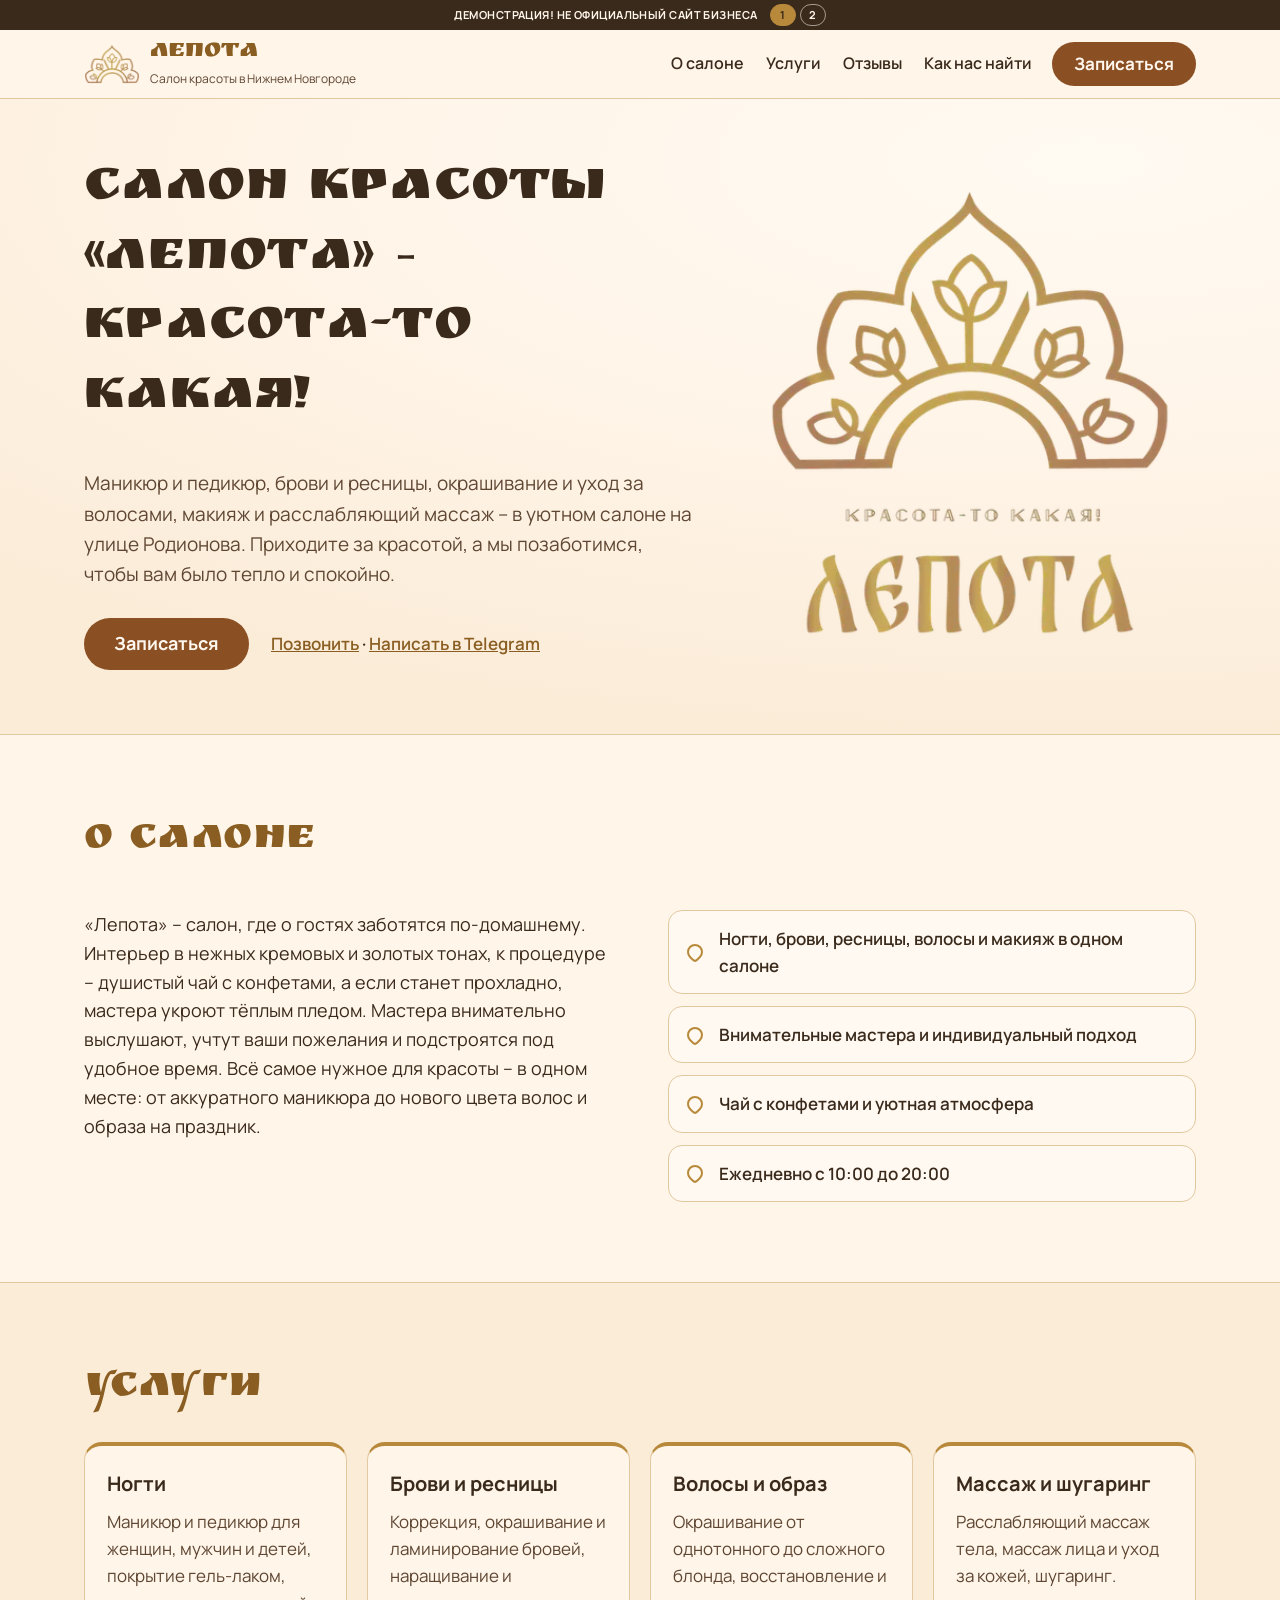
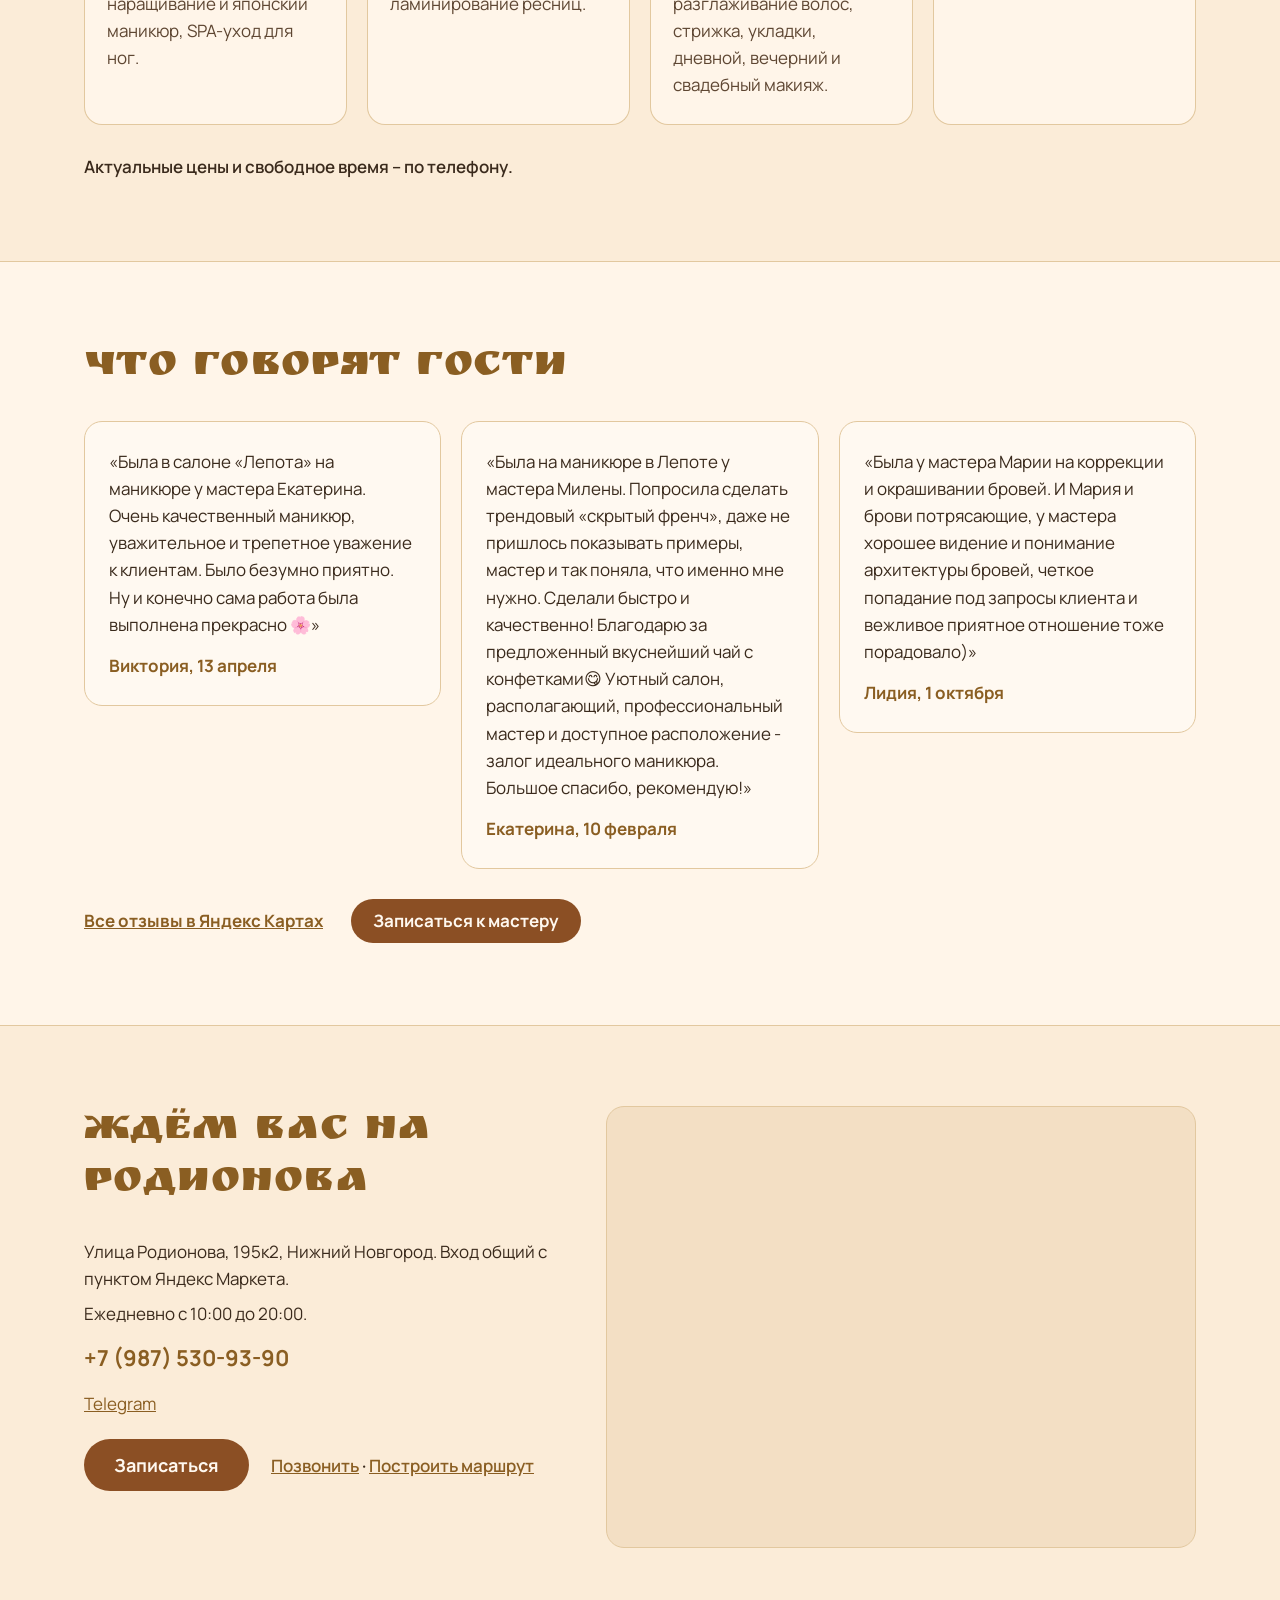
==== index.html @ 07ed984a "Demo site" ====
<!DOCTYPE html>
<html lang="ru">
<head>
<meta charset="utf-8">
<meta name="viewport" content="width=device-width, initial-scale=1.0">
<meta name="robots" content="noindex, nofollow">
<title>Лепота · салон красоты в Нижнем Новгороде</title>
<meta name="description"
  content="Салон красоты «Лепота» в Нижнем Новгороде на ул. Родионова, 195к2: маникюр и педикюр, брови и ресницы, окрашивание и уход за волосами, макияж и массаж.">
<meta name="theme-color" content="#fff5e9">

<link rel="icon" sizes="any" href="logos/favicon.ico">
<link rel="icon" type="image/png" sizes="32x32" href="logos/favicon-32x32.png">
<link rel="apple-touch-icon" sizes="180x180" href="logos/apple-touch-icon.png">
<link rel="preload" href="fonts/manrope-cyr.woff2" as="font" type="font/woff2" crossorigin>
<link rel="preload" href="fonts/ruslan-cyr.woff2" as="font" type="font/woff2" crossorigin>
<link rel="stylesheet" href="css/fonts.css">
<link rel="stylesheet" href="css/styles.css">
</head>
<body>
<div class="top" id="top">
  <div class="demo-strip">
    <span class="demo-strip__text">ДЕМОНСТРАЦИЯ! НЕ ОФИЦИАЛЬНЫЙ САЙТ БИЗНЕСА</span>
    <nav class="switcher" aria-label="Версии сайта">
      <a href="./" aria-current="page">1</a>
      <a href="v2/">2</a>
    </nav>
  </div>
  <header class="header">
    <div class="header__inner wrap">
      <a class="sign" href="#hero" aria-label="Лепота, на главный экран">
        <img class="sign__mark" src="img/emblem.webp" width="240" height="171" alt="">
        <span class="sign__text">
          <span class="sign__name">Лепота</span>
          <span class="sign__line">Салон красоты в Нижнем Новгороде</span>
        </span>
      </a>
      <nav class="nav" aria-label="Разделы">
        <a href="#about">О салоне</a>
        <a href="#services">Услуги</a>
        <a href="#reviews">Отзывы</a>
        <a href="#contacts">Как нас найти</a>
      </nav>
      <a class="btn btn--accent header__cta" href="tel:+79875309390">Записаться</a>
      <button class="burger" type="button" aria-expanded="false" aria-controls="menu" aria-label="Меню">
        <span></span><span></span><span></span>
      </button>
    </div>
    <nav class="menu" id="menu" aria-label="Меню" hidden>
      <a href="#about">О салоне</a>
      <a href="#services">Услуги</a>
      <a href="#reviews">Отзывы</a>
      <a href="#contacts">Как нас найти</a>
    </nav>
  </header>
</div>

<main>
  <section class="hero" id="hero">
    <div class="hero__inner wrap">
      <div class="hero__text">
        <h1>Салон красоты «Лепота» – красота-то какая!</h1>
        <p class="lead">Маникюр и педикюр, брови и ресницы, окрашивание и уход за волосами, макияж и расслабляющий массаж – в уютном салоне на улице Родионова. Приходите за красотой, а мы позаботимся, чтобы вам было тепло и спокойно.</p>
        <div class="actions">
          <a class="btn btn--accent btn--big" href="tel:+79875309390">Записаться</a>
          <p class="links"><a href="tel:+79875309390">Позвонить</a><span aria-hidden="true"> · </span><a href="https://t.me/lepota_beauty_nn" rel="noopener" target="_blank">Написать в Telegram</a></p>
        </div>
      </div>
      <div class="hero__logo">
        <img src="img/logo-full.webp" width="398" height="440" alt="Логотип салона «Лепота»: золотой кокошник и надпись «Красота-то какая! Лепота»" fetchpriority="high">
      </div>
    </div>
  </section>

  <section class="about" id="about" aria-labelledby="about-h">
    <div class="wrap about__inner">
      <h2 id="about-h">О салоне</h2>
      <p class="about__text">«Лепота» – салон, где о гостях заботятся по-домашнему. Интерьер в нежных кремовых и золотых тонах, к процедуре – душистый чай с конфетами, а если станет прохладно, мастера укроют тёплым пледом. Мастера внимательно выслушают, учтут ваши пожелания и подстроятся под удобное время. Всё самое нужное для красоты – в одном месте: от аккуратного маникюра до нового цвета волос и образа на праздник.</p>
      <ul class="facts">
        <li>Ногти, брови, ресницы, волосы и макияж в одном салоне</li>
        <li>Внимательные мастера и индивидуальный подход</li>
        <li>Чай с конфетами и уютная атмосфера</li>
        <li>Ежедневно с 10:00 до 20:00</li>
      </ul>
    </div>
  </section>

  <section class="services" id="services" aria-labelledby="services-h">
    <div class="wrap">
      <h2 id="services-h">Услуги</h2>
      <ul class="cards">
        <li class="card"><h3>Ногти</h3><p>Маникюр и педикюр для женщин, мужчин и детей, покрытие гель-лаком, наращивание и японский маникюр, SPA-уход для ног.</p></li>
        <li class="card"><h3>Брови и ресницы</h3><p>Коррекция, окрашивание и ламинирование бровей, наращивание и ламинирование ресниц.</p></li>
        <li class="card"><h3>Волосы и образ</h3><p>Окрашивание от однотонного до сложного блонда, восстановление и разглаживание волос, стрижка, укладки, дневной, вечерний и свадебный макияж.</p></li>
        <li class="card"><h3>Массаж и шугаринг</h3><p>Расслабляющий массаж тела, массаж лица и уход за кожей, шугаринг.</p></li>
      </ul>
      <p class="services__note">Актуальные цены и свободное время – по телефону.</p>
    </div>
  </section>

  <section class="reviews" id="reviews" aria-labelledby="reviews-h">
    <div class="wrap">
      <h2 id="reviews-h">Что говорят гости</h2>
      <div class="review-grid">
        <figure class="review">
          <blockquote><p>«Была в салоне «Лепота» на маникюре у мастера Екатерина. Очень качественный маникюр, уважительное и трепетное уважение к клиентам. Было безумно приятно.<br>Ну и конечно сама работа была выполнена прекрасно 🌸»</p></blockquote>
          <figcaption>Виктория, 13 апреля</figcaption>
        </figure>
        <figure class="review">
          <blockquote><p>«Была на маникюре в Лепоте у мастера Милены. Попросила сделать трендовый «скрытый френч», даже не пришлось показывать примеры, мастер и так поняла, что именно мне нужно. Сделали быстро и качественно! Благодарю за предложенный вкуснейший чай с конфетками😋 Уютный салон, располагающий, профессиональный мастер и доступное расположение - залог идеального маникюра. Большое спасибо, рекомендую!»</p></blockquote>
          <figcaption>Екатерина, 10 февраля</figcaption>
        </figure>
        <figure class="review">
          <blockquote><p>«Была у мастера Марии на коррекции и окрашивании бровей. И Мария и брови потрясающие, у мастера хорошее видение и понимание архитектуры бровей, четкое попадание под запросы клиента и вежливое приятное отношение тоже порадовало)»</p></blockquote>
          <figcaption>Лидия, 1 октября</figcaption>
        </figure>
      </div>
      <div class="reviews__foot">
        <a class="more" href="https://yandex.com/maps/org/lepota/32314139566/reviews/" rel="noopener" target="_blank">Все отзывы в Яндекс Картах</a>
        <a class="btn btn--accent" href="tel:+79875309390">Записаться к мастеру</a>
      </div>
    </div>
  </section>

  <section class="contacts" id="contacts" aria-labelledby="contacts-h">
    <div class="wrap contacts__inner">
      <div class="contacts__text">
        <h2 id="contacts-h">Ждём вас на Родионова</h2>
        <address>
          <p>Улица Родионова, 195к2, Нижний Новгород. Вход общий с пунктом Яндекс Маркета.</p>
          <p>Ежедневно с 10:00 до 20:00.</p>
          <p class="contacts__phone"><a href="tel:+79875309390">+7 (987) 530-93-90</a></p>
          <p><a href="https://t.me/lepota_beauty_nn" rel="noopener" target="_blank">Telegram</a></p>
        </address>
        <div class="actions">
          <a class="btn btn--accent btn--big" href="tel:+79875309390">Записаться</a>
          <p class="links"><a href="tel:+79875309390">Позвонить</a><span aria-hidden="true"> · </span><a href="https://yandex.ru/maps/?rtext=~%D0%9D%D0%B8%D0%B6%D0%BD%D0%B8%D0%B9%20%D0%9D%D0%BE%D0%B2%D0%B3%D0%BE%D1%80%D0%BE%D0%B4%2C%20%D1%83%D0%BB%D0%B8%D1%86%D0%B0%20%D0%A0%D0%BE%D0%B4%D0%B8%D0%BE%D0%BD%D0%BE%D0%B2%D0%B0%2C%20195%D0%BA2&amp;rtt=auto" rel="noopener" target="_blank">Построить маршрут</a></p>
        </div>
      </div>
      <div class="map">
        <iframe src="https://yandex.ru/map-widget/v1/org/lepota/32314139566/" title="Салон «Лепота» на карте" loading="lazy" allowfullscreen></iframe>
      </div>
    </div>
  </section>
</main>
<script src="js/main.js" defer></script>
</body>
</html>
---- css/fonts.css ----
@font-face{font-family:"Manrope";font-style:normal;font-weight:400 800;font-display:swap;src:url(../fonts/manrope-cyr.woff2) format("woff2");unicode-range:U+0301,U+0400-045F,U+0490-0491,U+04B0-04B1,U+2116}
@font-face{font-family:"Manrope";font-style:normal;font-weight:400 800;font-display:swap;src:url(../fonts/manrope-lat.woff2) format("woff2");unicode-range:U+0000-00FF,U+0131,U+0152-0153,U+02BB-02BC,U+02C6,U+02DA,U+02DC,U+0304,U+0308,U+0329,U+2000-206F,U+20AC,U+2122,U+2191,U+2193,U+2212,U+2215,U+FEFF,U+FFFD}
@font-face{font-family:"Ruslan Display";font-style:normal;font-weight:400;font-display:swap;src:url(../fonts/ruslan-cyr.woff2) format("woff2");unicode-range:U+0301,U+0400-045F,U+0490-0491,U+04B0-04B1,U+2116}
@font-face{font-family:"Ruslan Display";font-style:normal;font-weight:400;font-display:swap;src:url(../fonts/ruslan-lat.woff2) format("woff2");unicode-range:U+0000-00FF,U+0131,U+0152-0153,U+02BB-02BC,U+02C6,U+02DA,U+02DC,U+0304,U+0308,U+0329,U+2000-206F,U+20AC,U+2122,U+2191,U+2193,U+2212,U+2215,U+FEFF,U+FFFD}
---- css/styles.css ----
:root{
  --cream:#fff5e9; --paper:#fbecd8; --sand:#f3dfc4; --ink:#3a2a1c; --ink-soft:#5e4632;
  --gold:#b8893a; --gold-deep:#8a5e22; --accent:#8b4f24; --accent-hover:#733f1b; --line:#e2c89f;
  --display:"Ruslan Display",Georgia,serif; --body:"Manrope",system-ui,-apple-system,"Segoe UI",Arial,sans-serif;
  --wrap:1160px; --top-h:0px;
}
*,*::before,*::after{box-sizing:border-box}
html{scroll-behavior:smooth;-webkit-text-size-adjust:100%}
@media (prefers-reduced-motion:reduce){html{scroll-behavior:auto}}
body{margin:0;background:var(--cream);color:var(--ink);font:400 17px/1.6 var(--body);overflow-x:clip}
img{max-width:100%;height:auto;display:block}
a{color:var(--gold-deep)}
a:hover{color:var(--accent)}
:focus-visible{outline:3px solid var(--accent);outline-offset:3px;border-radius:4px}
.wrap{max-width:var(--wrap);margin:0 auto;padding:0 24px}
h1,h2,h3{line-height:1.2;margin:0 0 .6em;color:var(--ink)}
h2{font-family:var(--display);font-weight:400;font-size:clamp(30px,4.2vw,44px);color:var(--gold-deep);letter-spacing:.01em}
h3{font-size:20px;font-weight:700}
section{scroll-margin-top:calc(var(--top-h) + 12px)}

/* top: demo strip + sticky header */
.top{position:sticky;top:0;z-index:50}
.demo-strip{display:flex;align-items:center;justify-content:center;gap:12px;min-height:30px;padding:4px 10px;background:var(--ink);color:var(--cream);font:700 11px/1.25 var(--body);letter-spacing:.04em;text-align:center}
.switcher{display:flex;gap:4px;flex:none}
.switcher a{display:inline-flex;align-items:center;justify-content:center;min-width:26px;height:22px;padding:0 6px;border:1px solid rgba(255,245,233,.55);border-radius:11px;color:var(--cream);text-decoration:none;font-weight:700}
.switcher a[aria-current="page"]{background:var(--gold);border-color:var(--gold);color:var(--ink)}
.switcher a:hover{border-color:var(--cream)}
.header{background:rgba(255,245,233,.97);border-bottom:1px solid var(--line);backdrop-filter:saturate(1.2) blur(6px)}
.header__inner{display:flex;align-items:center;gap:20px;min-height:68px}
.sign{display:flex;align-items:center;gap:10px;text-decoration:none;color:var(--ink);flex:none}
.sign__mark{width:56px;height:auto}
.sign__text{display:flex;flex-direction:column}
.sign__name{font-family:var(--display);font-size:26px;line-height:1;color:var(--gold-deep)}
.sign__line{font-size:12px;color:var(--ink-soft);margin-top:4px}
.nav{display:flex;gap:22px;margin-left:auto}
.nav a{color:var(--ink);text-decoration:none;font-weight:600;font-size:16px;padding:8px 0}
.nav a:hover{color:var(--accent)}
.btn{display:inline-flex;align-items:center;justify-content:center;min-height:44px;padding:10px 22px;border-radius:999px;font-weight:700;text-decoration:none;line-height:1.2;text-align:center}
.btn--accent{background:var(--accent);color:#fff8ef}
.btn--accent:hover{background:var(--accent-hover);color:#fff8ef}
.btn--big{min-height:52px;padding:14px 30px;font-size:18px}
.burger{display:none;width:44px;height:44px;border:1px solid var(--line);border-radius:12px;background:#fff;cursor:pointer;flex:none;align-items:center;justify-content:center;flex-direction:column;gap:5px;padding:0}
.burger span{display:block;width:20px;height:2px;background:var(--ink);border-radius:2px;transition:transform .2s,opacity .2s}
.burger[aria-expanded="true"] span:nth-child(1){transform:translateY(7px) rotate(45deg)}
.burger[aria-expanded="true"] span:nth-child(2){opacity:0}
.burger[aria-expanded="true"] span:nth-child(3){transform:translateY(-7px) rotate(-45deg)}
.menu{background:var(--cream);border-bottom:1px solid var(--line);padding:6px 24px 14px;display:flex;flex-direction:column}
.menu[hidden]{display:none}
.menu a{display:flex;align-items:center;min-height:48px;color:var(--ink);text-decoration:none;font-weight:600;font-size:18px;border-bottom:1px solid var(--sand)}
.menu a:last-child{border-bottom:0}

/* hero */
.hero{background:radial-gradient(120% 90% at 85% 10%,#fffaf2 0%,var(--cream) 45%,var(--paper) 100%);border-bottom:1px solid var(--line)}
.hero__inner{display:grid;grid-template-columns:1.15fr .85fr;gap:48px;align-items:center;padding-top:56px;padding-bottom:64px}
.hero h1{font-family:var(--display);font-weight:400;font-size:clamp(34px,4.6vw,58px);color:var(--ink);letter-spacing:.005em}
.lead{font-size:19px;color:var(--ink-soft);max-width:36em;margin:0 0 28px}
.actions{display:flex;flex-wrap:wrap;align-items:center;gap:14px 22px}
.links{margin:0;font-weight:600}
.links a{display:inline-block;padding:10px 0}
.hero__logo{justify-self:center;max-width:420px;width:100%}
.hero__logo img{width:100%}

/* about */
.about{padding:80px 0}
.about__inner{display:grid;grid-template-columns:1fr 1fr;gap:16px 56px;align-items:start}
.about h2{grid-column:1/-1}
.about__text{margin:0;font-size:18px}
.facts{list-style:none;margin:0;padding:0;display:grid;gap:12px}
.facts li{position:relative;padding:14px 18px 14px 50px;background:#fff9f1;border:1px solid var(--line);border-radius:14px;font-weight:600}
.facts li::before{content:"";position:absolute;left:18px;top:50%;width:16px;height:16px;margin-top:-8px;border:2px solid var(--gold);border-radius:50% 50% 4px 50%;transform:rotate(45deg)}

/* services */
.services{padding:80px 0;background:var(--paper);border-top:1px solid var(--line);border-bottom:1px solid var(--line)}
.cards{list-style:none;margin:0;padding:0;display:grid;grid-template-columns:repeat(4,1fr);gap:20px}
.card{background:var(--cream);border:1px solid var(--line);border-radius:18px;padding:26px 22px;border-top:4px solid var(--gold)}
.card p{margin:0;color:var(--ink-soft)}
.services__note{margin:28px 0 0;font-weight:600}

/* reviews */
.reviews{padding:80px 0}
.review-grid{display:grid;grid-template-columns:repeat(3,1fr);gap:20px;align-items:start}
.review{margin:0;background:#fff9f1;border:1px solid var(--line);border-radius:18px;padding:26px 24px}
.review blockquote{margin:0}
.review blockquote p{margin:0 0 14px}
.review figcaption{font-weight:700;color:var(--gold-deep)}
.reviews__foot{display:flex;flex-wrap:wrap;align-items:center;gap:16px 28px;margin-top:28px}
.more{font-weight:700;padding:10px 0}

/* contacts */
.contacts{padding:80px 0;background:var(--paper);border-top:1px solid var(--line)}
.contacts__inner{display:grid;grid-template-columns:.9fr 1.1fr;gap:40px;align-items:start}
address{font-style:normal;margin-bottom:22px}
address p{margin:0 0 8px}
.contacts__phone a{font-size:22px;font-weight:700;text-decoration:none;display:inline-block;padding:6px 0}
.map{position:relative;aspect-ratio:4/3;border-radius:18px;overflow:hidden;border:1px solid var(--line);background:var(--sand)}
.map iframe{position:absolute;inset:0;width:100%;height:100%;border:0}

@media (max-width:1100px){
  .sign__line{display:none}
  .nav{gap:16px}
  .cards{grid-template-columns:repeat(2,1fr)}
}
@media (max-width:960px){
  .nav{display:none}
  .burger{display:inline-flex}
  .header__cta{margin-left:auto}
  .hero__inner{grid-template-columns:1fr;gap:24px;padding-top:28px;padding-bottom:48px}
  .hero__logo{order:-1;max-width:230px}
  .about__inner,.contacts__inner{grid-template-columns:1fr}
  .review-grid{grid-template-columns:1fr}
}
@media (max-width:560px){
  body{font-size:16px}
  .wrap{padding:0 16px}
  .header__inner{gap:10px;min-height:60px}
  .sign{gap:6px}
  .sign__mark{width:40px}
  .sign__name{font-size:20px}
  .header__cta{padding:8px 14px;font-size:15px}
  .burger{width:44px;height:44px}
  .menu{padding:4px 16px 12px}
  .cards{grid-template-columns:1fr}
  .hero__logo{max-width:140px}
  .lead{font-size:17px}
  .about,.services,.reviews,.contacts{padding:56px 0}
  .demo-strip{font-size:10px;gap:8px;padding:4px 6px;letter-spacing:.02em}
}
@media (max-width:360px){
  .header__inner{gap:8px}
  .sign__mark{width:34px}
  .sign__name{font-size:18px}
  .header__cta{padding:8px 11px;font-size:14px}
}
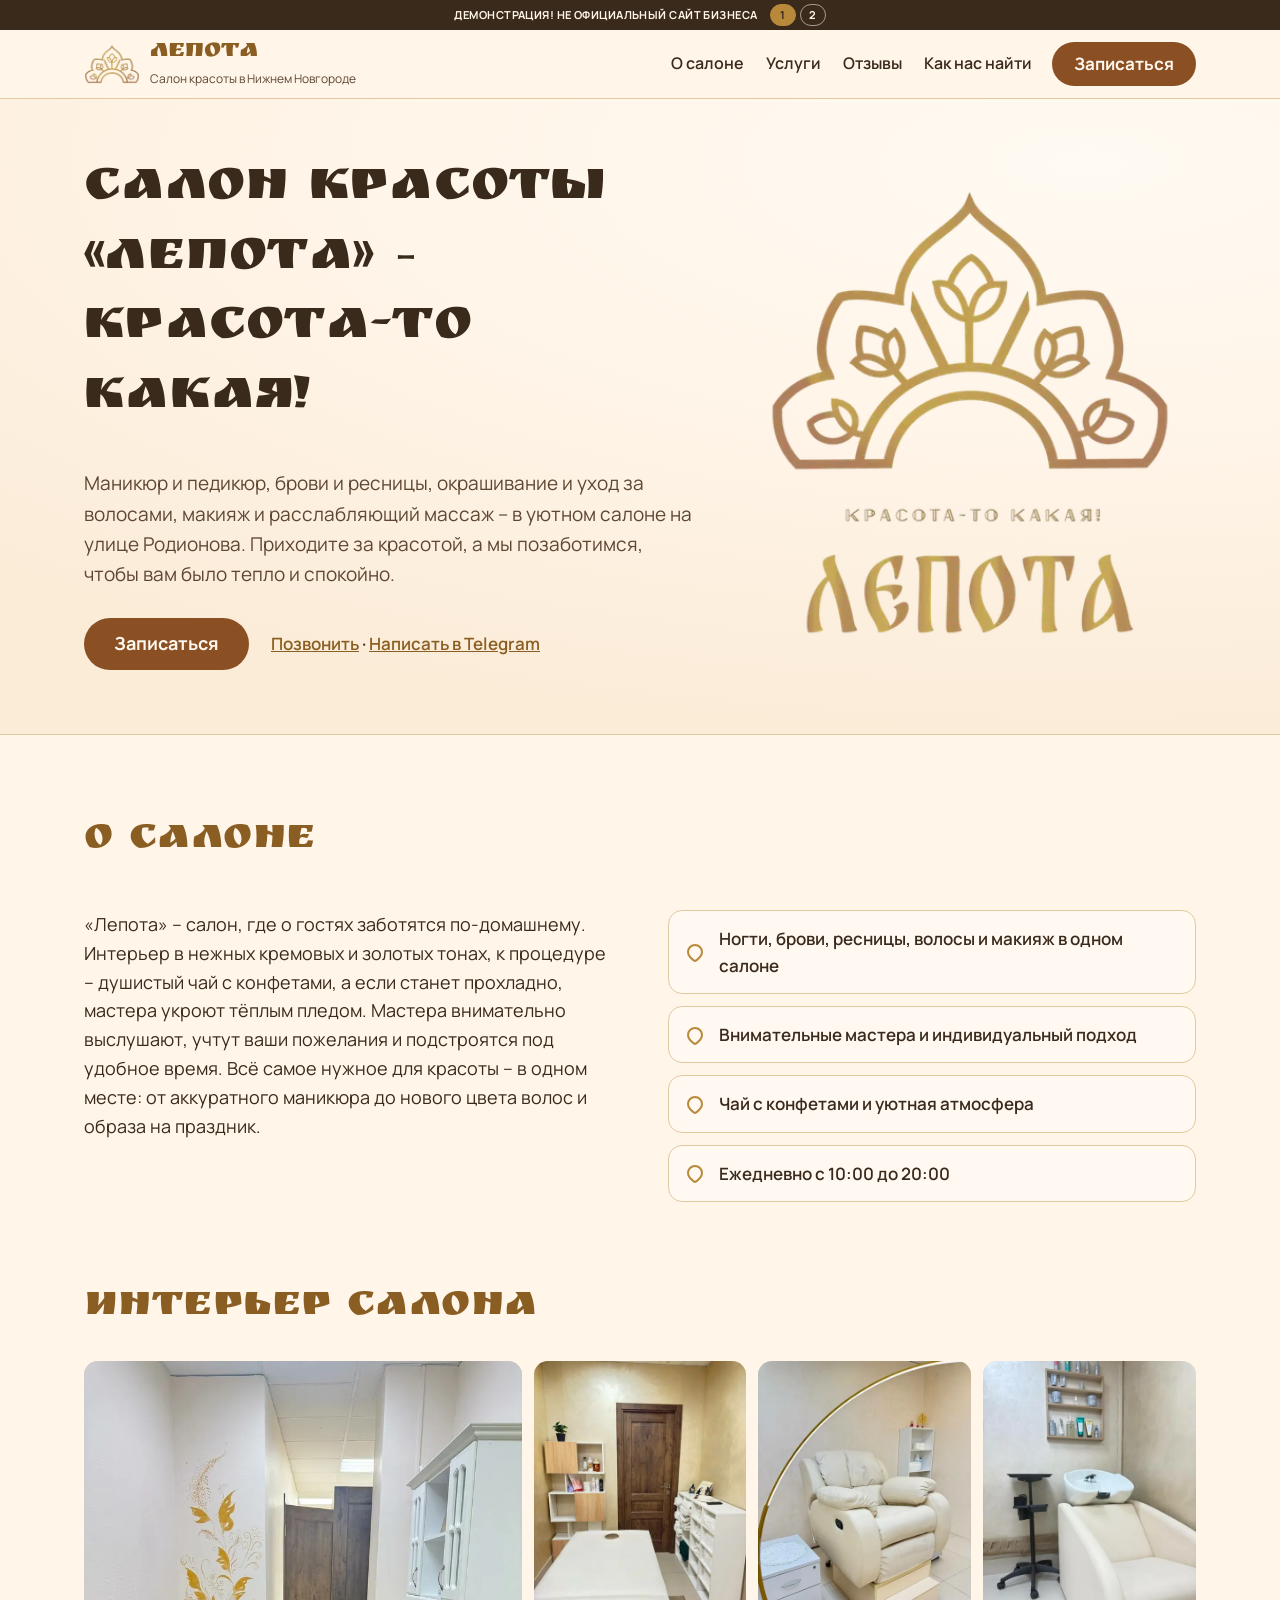
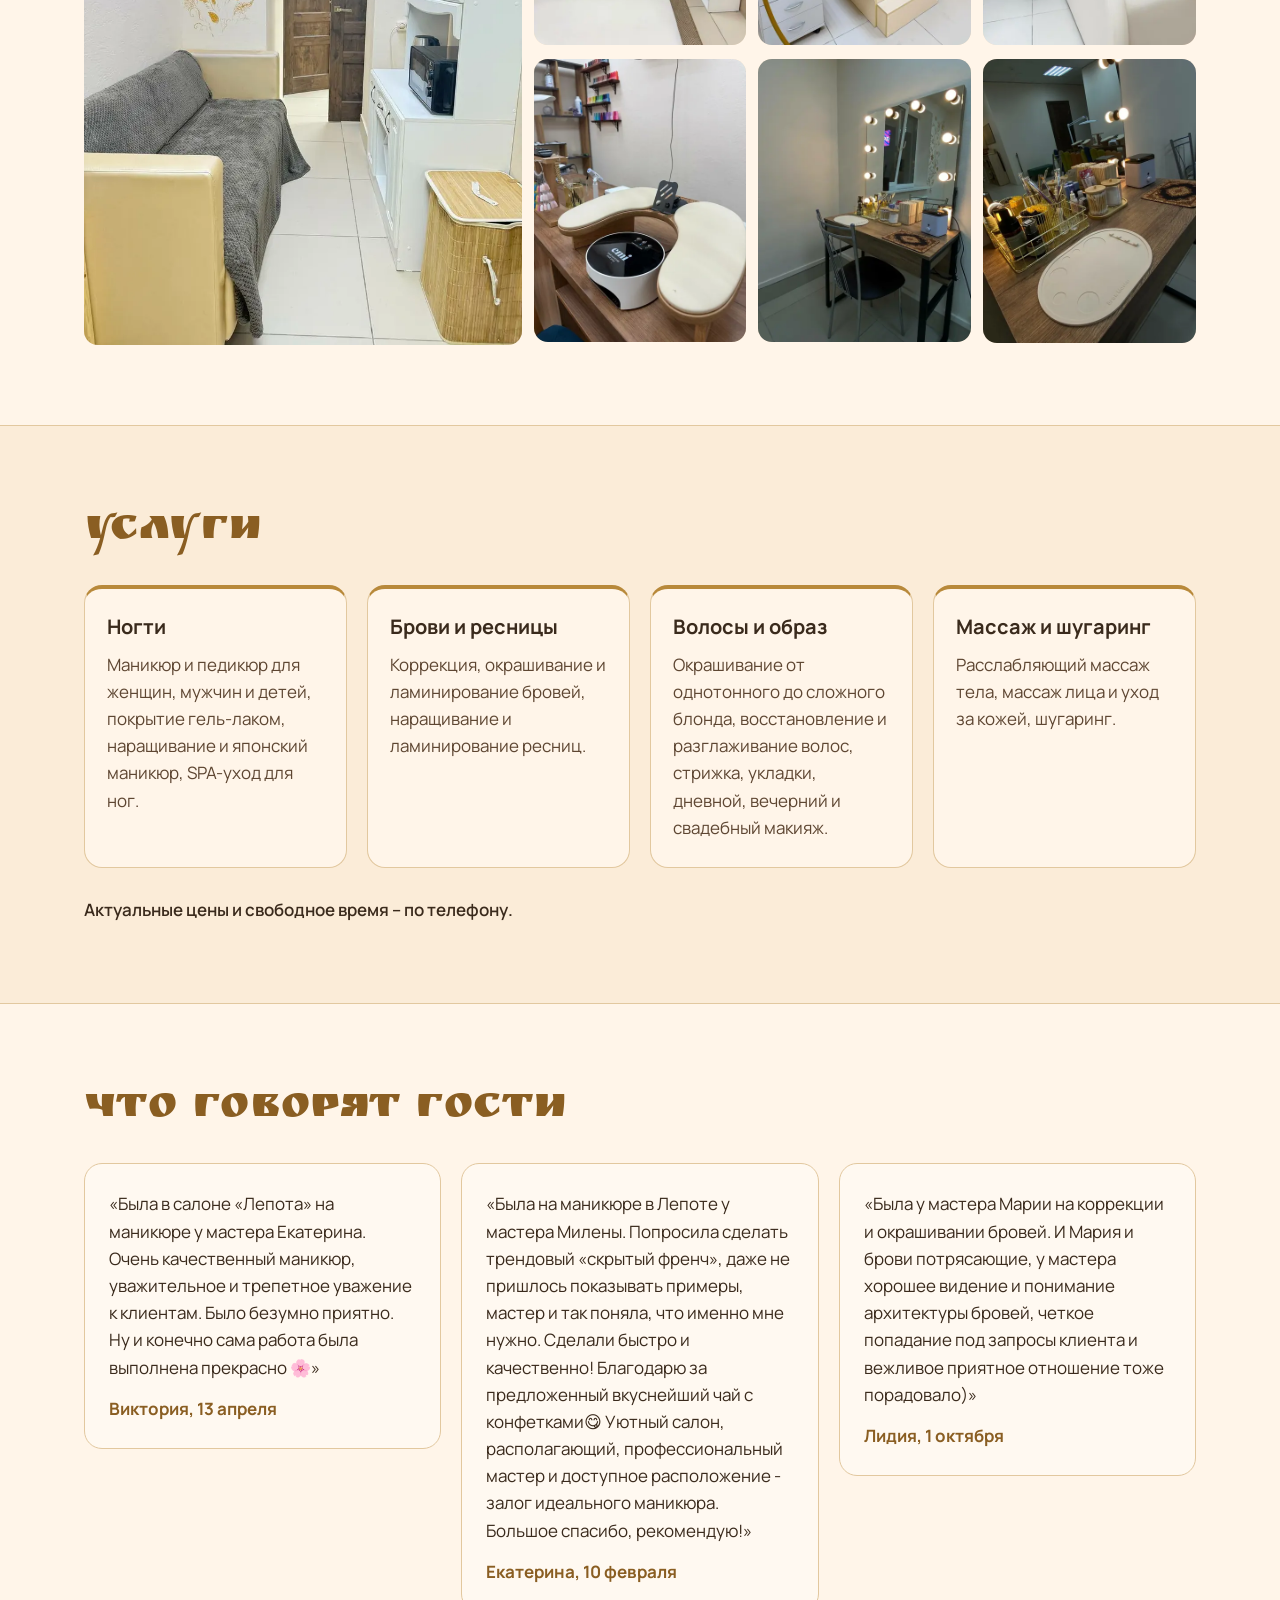
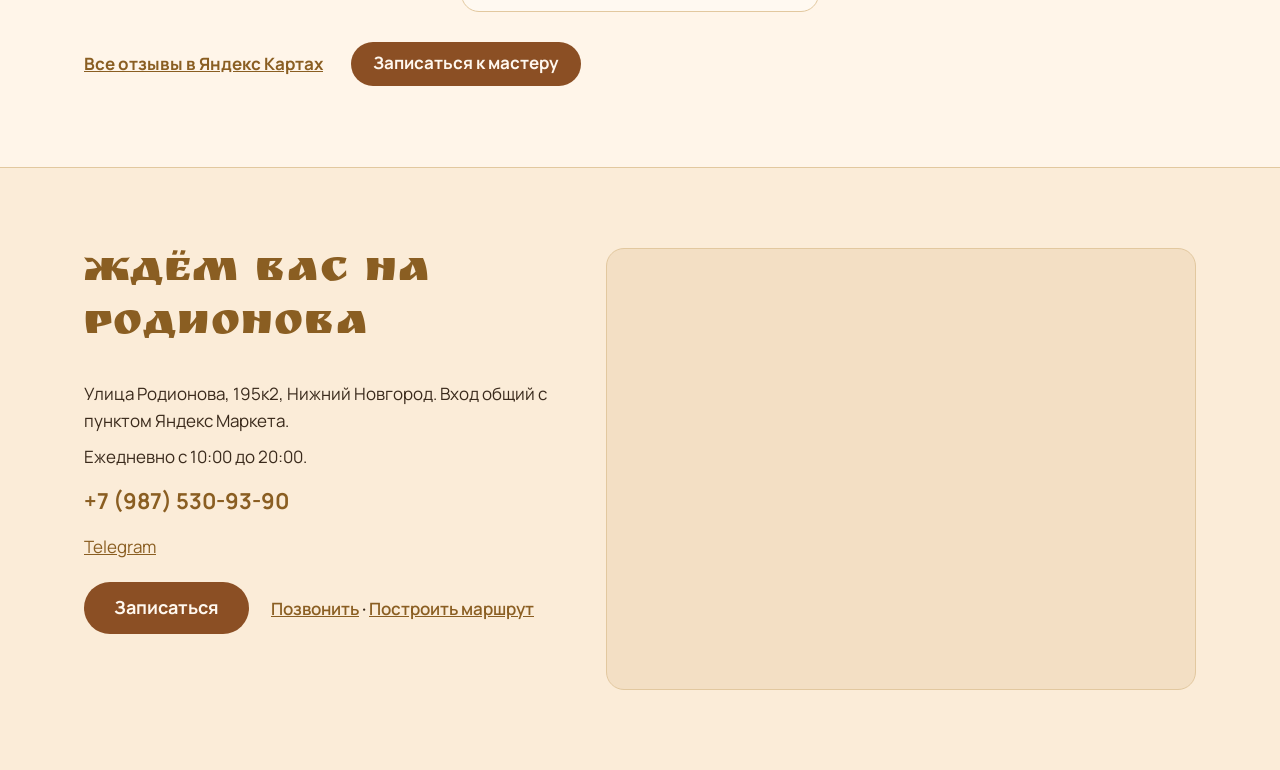
==== commit 09da8a5b: "Demo site" ====
--- a/index.html
+++ b/index.html
@@ -85,6 +85,21 @@
     </div>
   </section>
 
+  <section class="gallery" id="gallery" aria-labelledby="gallery-h">
+    <div class="wrap">
+      <h2 id="gallery-h">Интерьер салона</h2>
+      <ul class="gallery__grid">
+        <li class="gallery__item gallery__item--big"><img class="gallery__img" src="img/interior-06-720.webp" srcset="img/interior-06-480.webp 480w, img/interior-06-720.webp 720w" sizes="(min-width: 961px) 42vw, 92vw" width="720" height="960" alt="Коридор с серым диваном, белым шкафом с микроволновкой и золотой росписью на стене" loading="lazy" decoding="async"></li>
+        <li class="gallery__item"><img class="gallery__img" src="img/interior-02-720.webp" srcset="img/interior-02-480.webp 480w, img/interior-02-720.webp 720w" sizes="(min-width: 961px) 20vw, 46vw" width="720" height="960" alt="Кабинет с массажной кушеткой, белым стеллажом с полотенцами и деревянной дверью" loading="lazy" decoding="async"></li>
+        <li class="gallery__item"><img class="gallery__img" src="img/interior-03-720.webp" srcset="img/interior-03-480.webp 480w, img/interior-03-720.webp 720w" sizes="(min-width: 961px) 20vw, 46vw" width="720" height="960" alt="Педикюрное кресло на подставке со ступенькой, белая тумба с ящиками и полка у стены, сбоку золотая дуга лампы" loading="lazy" decoding="async"></li>
+        <li class="gallery__item"><img class="gallery__img" src="img/interior-04-720.webp" srcset="img/interior-04-480.webp 480w, img/interior-04-720.webp 720w" sizes="(min-width: 961px) 20vw, 46vw" width="720" height="960" alt="Мойка для волос с белым креслом, стойка на колёсиках и полка с уходовыми средствами" loading="lazy" decoding="async"></li>
+        <li class="gallery__item"><img class="gallery__img" src="img/interior-05-720.webp" srcset="img/interior-05-480.webp 480w, img/interior-05-720.webp 720w" sizes="(min-width: 961px) 20vw, 46vw" width="720" height="960" alt="Маникюрный стол с мягким подлокотником и лампой emi, на полках у стены палитра гель-лаков" loading="lazy" decoding="async"></li>
+        <li class="gallery__item"><img class="gallery__img" src="img/interior-07-720.webp" srcset="img/interior-07-480.webp 480w, img/interior-07-720.webp 720w" sizes="(min-width: 961px) 20vw, 46vw" width="720" height="960" alt="Гримёрный стол у зеркала с круглыми лампами и металлический стул" loading="lazy" decoding="async"></li>
+        <li class="gallery__item"><img class="gallery__img" src="img/interior-01-720.webp" srcset="img/interior-01-480.webp 480w, img/interior-01-720.webp 720w" sizes="(min-width: 961px) 20vw, 46vw" width="720" height="960" alt="Рабочий стол у зеркала с лампами: корзина с кистями и флаконами, баночки с ватными палочками, светлый коврик; в зеркале виден зал с маникюрными столами" loading="lazy" decoding="async"></li>
+      </ul>
+    </div>
+  </section>
+
   <section class="services" id="services" aria-labelledby="services-h">
     <div class="wrap">
       <h2 id="services-h">Услуги</h2>
--- a/css/styles.css
+++ b/css/styles.css
@@ -95,6 +95,18 @@
 .map{position:relative;aspect-ratio:4/3;border-radius:18px;overflow:hidden;border:1px solid var(--line);background:var(--sand)}
 .map iframe{position:absolute;inset:0;width:100%;height:100%;border:0}
 
+
+/* gallery: whole photos, 3:4, no cropping */
+.gallery{padding:0 0 80px}
+.gallery__grid{list-style:none;margin:0;padding:0;display:grid;grid-template-columns:repeat(5,1fr);gap:12px}
+.gallery__item{margin:0;aspect-ratio:3/4;background:var(--sand);border-radius:14px;overflow:hidden}
+.gallery__item--big{grid-column:span 2;grid-row:span 2;aspect-ratio:auto}
+.gallery__img{width:100%;height:100%;object-fit:contain}
+@media (max-width:520px){
+  .gallery__grid{grid-template-columns:repeat(2,1fr);gap:8px}
+  .gallery__item--big{aspect-ratio:3/4}
+}
+
 @media (max-width:1100px){
   .sign__line{display:none}
   .nav{gap:16px}
@@ -123,6 +135,7 @@
   .hero__logo{max-width:140px}
   .lead{font-size:17px}
   .about,.services,.reviews,.contacts{padding:56px 0}
+  .gallery{padding:0 0 56px}
   .demo-strip{font-size:10px;gap:8px;padding:4px 6px;letter-spacing:.02em}
 }
 @media (max-width:360px){
